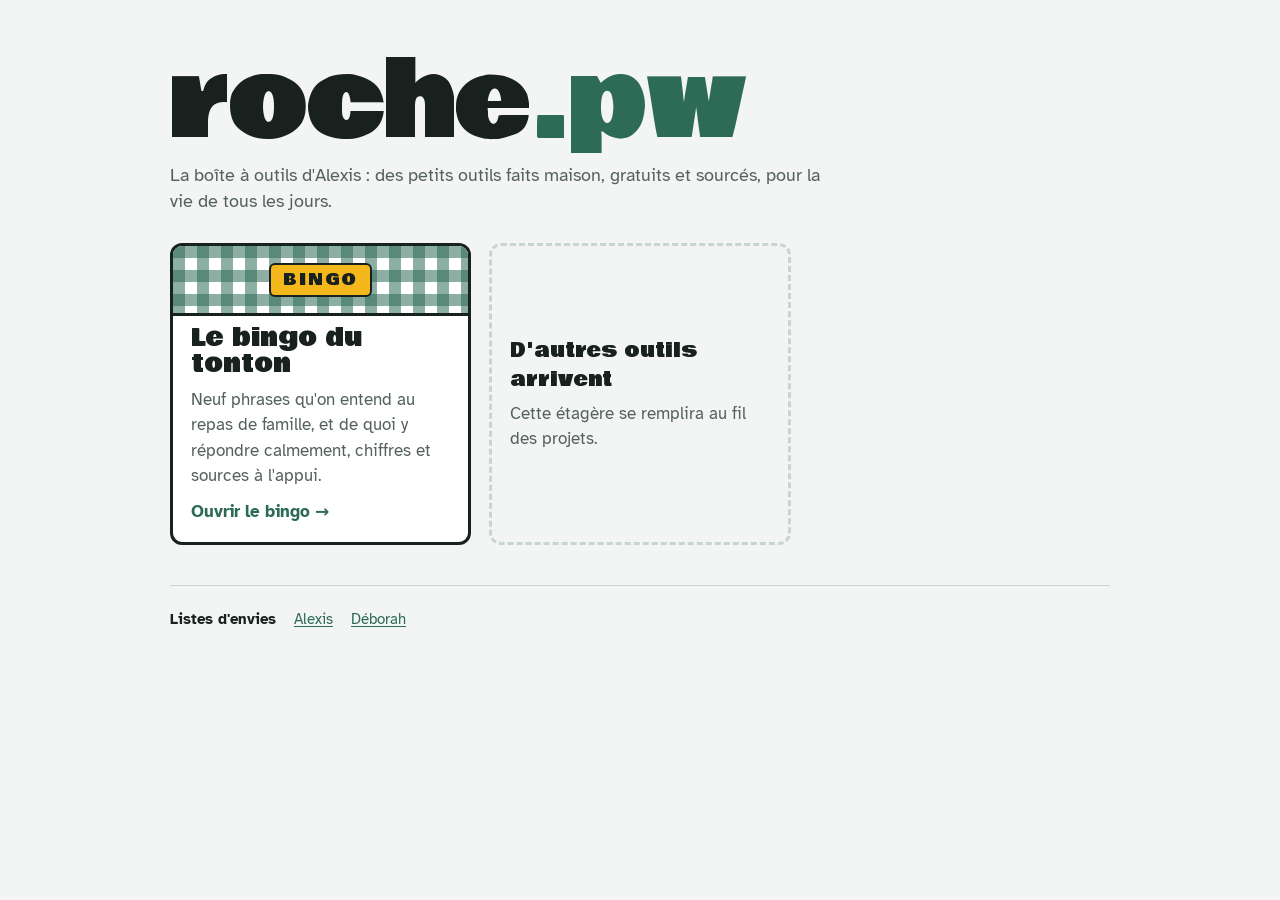
==== site/index.html @ 123602ac "Transformer roche.pw en boîte à outils statique avec le bingo du tonton Remplace le site Hugo (thème" ====
<!DOCTYPE html>
<html lang="fr">
<head>
<meta charset="utf-8">
<meta name="viewport" content="width=device-width, initial-scale=1">
<title>roche.pw · la boîte à outils</title>
<meta name="description" content="Petits outils faits maison par Alexis : pour les repas de famille, et la suite.">
<link rel="preconnect" href="https://fonts.googleapis.com">
<link rel="preconnect" href="https://fonts.gstatic.com" crossorigin>
<link href="https://fonts.googleapis.com/css2?family=Bowlby+One&family=Atkinson+Hyperlegible:wght@400;700&display=swap" rel="stylesheet">
<style>
/* Plan : un établi. Le nom du site en grand, puis une étagère de cartes, une par outil ;
   les listes d'envies restent discrètes en pied de page. Même palette que les outils. */
:root {
  --paper: #f2f5f3; --card: #ffffff; --ink: #18211d; --muted: #55625c;
  --cloth: #2e6b57; --cloth-soft: #dbe9e2; --stamp: #f4b81c; --line: #c9d6cf;
  --display: "Bowlby One", "Arial Black", Impact, sans-serif;
  --body: "Atkinson Hyperlegible", "Segoe UI", system-ui, sans-serif;
  color-scheme: light;
}
@media (prefers-color-scheme: dark) {
  :root { --paper: #111815; --card: #19221e; --ink: #e5ece8; --muted: #9fb0a8;
    --cloth: #6fbf9f; --cloth-soft: #22342c; --line: #2d3c35; color-scheme: dark; }
}
* { box-sizing: border-box; }
html, body { margin: 0; }
body { background: var(--paper); color: var(--ink); font: 17px/1.5 var(--body); }
a { color: var(--cloth); text-underline-offset: 2px; }
a:focus-visible { outline: 3px solid var(--stamp); outline-offset: 3px; }
.wrap { max-width: 980px; margin: 0 auto; padding: 0 20px; }

header { padding: 56px 0 28px; display: grid; gap: 12px; }
.domaine { font-family: var(--display); font-weight: 400; font-size: clamp(3rem, 12vw, 6.5rem); line-height: .9; margin: 0; letter-spacing: -.01em; }
.domaine span { color: var(--cloth); }
.lede { margin: 0; max-width: 56ch; color: var(--muted); font-size: 1.12rem; }

.etagere { display: grid; grid-template-columns: repeat(auto-fill, minmax(280px, 1fr)); gap: 18px; padding-bottom: 40px; }
.outil {
  display: grid; grid-template-rows: auto 1fr auto; gap: 10px; text-decoration: none; color: var(--ink);
  background: var(--card); border: 3px solid var(--ink); border-radius: 12px; overflow: hidden;
  transition: transform .15s ease, box-shadow .15s ease;
}
.outil:hover { transform: translateY(-3px); box-shadow: 0 6px 0 var(--ink); }
@media (prefers-reduced-motion: reduce) { .outil { transition: none; } .outil:hover { transform: none; } }
.vichy {
  height: 70px; border-bottom: 3px solid var(--ink);
  background-color: var(--card);
  background-image:
    linear-gradient(90deg, color-mix(in srgb, var(--cloth) 55%, transparent) 50%, transparent 50%),
    linear-gradient(color-mix(in srgb, var(--cloth) 55%, transparent) 50%, transparent 50%);
  background-size: 24px 24px;
  display: grid; place-items: center;
}
.vichy b { font-family: var(--display); font-weight: 400; background: var(--stamp); color: #18211d; padding: 2px 12px; border: 2px solid #18211d; border-radius: 6px; letter-spacing: .1em; }
.outil h2 { margin: 0; padding: 0 18px; font-family: var(--display); font-weight: 400; font-size: 1.5rem; line-height: 1.05; }
.outil p { margin: 0; padding: 0 18px; color: var(--muted); }
.outil .go { padding: 0 18px 18px; font-weight: 700; color: var(--cloth); }

.a-venir { border: 3px dashed var(--line); border-radius: 12px; padding: 18px; display: grid; align-content: center; gap: 6px; color: var(--muted); }
.a-venir b { font-family: var(--display); font-weight: 400; font-size: 1.2rem; color: var(--ink); }
.a-venir p { margin: 0; }

footer { border-top: 1px solid var(--line); padding: 22px 0 36px; display: flex; flex-wrap: wrap; gap: 8px 18px; align-items: baseline; color: var(--muted); font-size: .95rem; }
footer strong { color: var(--ink); }
</style>
</head>
<body>
<div class="wrap">
  <header>
    <h1 class="domaine">roche<span>.pw</span></h1>
    <p class="lede">La boîte à outils d'Alexis : des petits outils faits maison, gratuits et sourcés, pour la vie de tous les jours.</p>
  </header>

  <main class="etagere" aria-label="Les outils">
    <a class="outil" href="/bingo/">
      <div class="vichy" aria-hidden="true"><b>BINGO</b></div>
      <h2>Le bingo du tonton</h2>
      <p>Neuf phrases qu'on entend au repas de famille, et de quoi y répondre calmement, chiffres et sources à l'appui.</p>
      <span class="go">Ouvrir le bingo →</span>
    </a>
    <div class="a-venir">
      <b>D'autres outils arrivent</b>
      <p>Cette étagère se remplira au fil des projets.</p>
    </div>
  </main>

  <footer>
    <strong>Listes d'envies</strong>
    <a href="https://www.amazon.fr/hz/wishlist/ls/1I4UPG0DDMZ7A?ref_=wl_share">Alexis</a>
    <a href="https://www.amazon.fr/hz/wishlist/ls/3MLFLNXS7TU66?ref_=wl_share">Déborah</a>
  </footer>
</div>
</body>
</html>
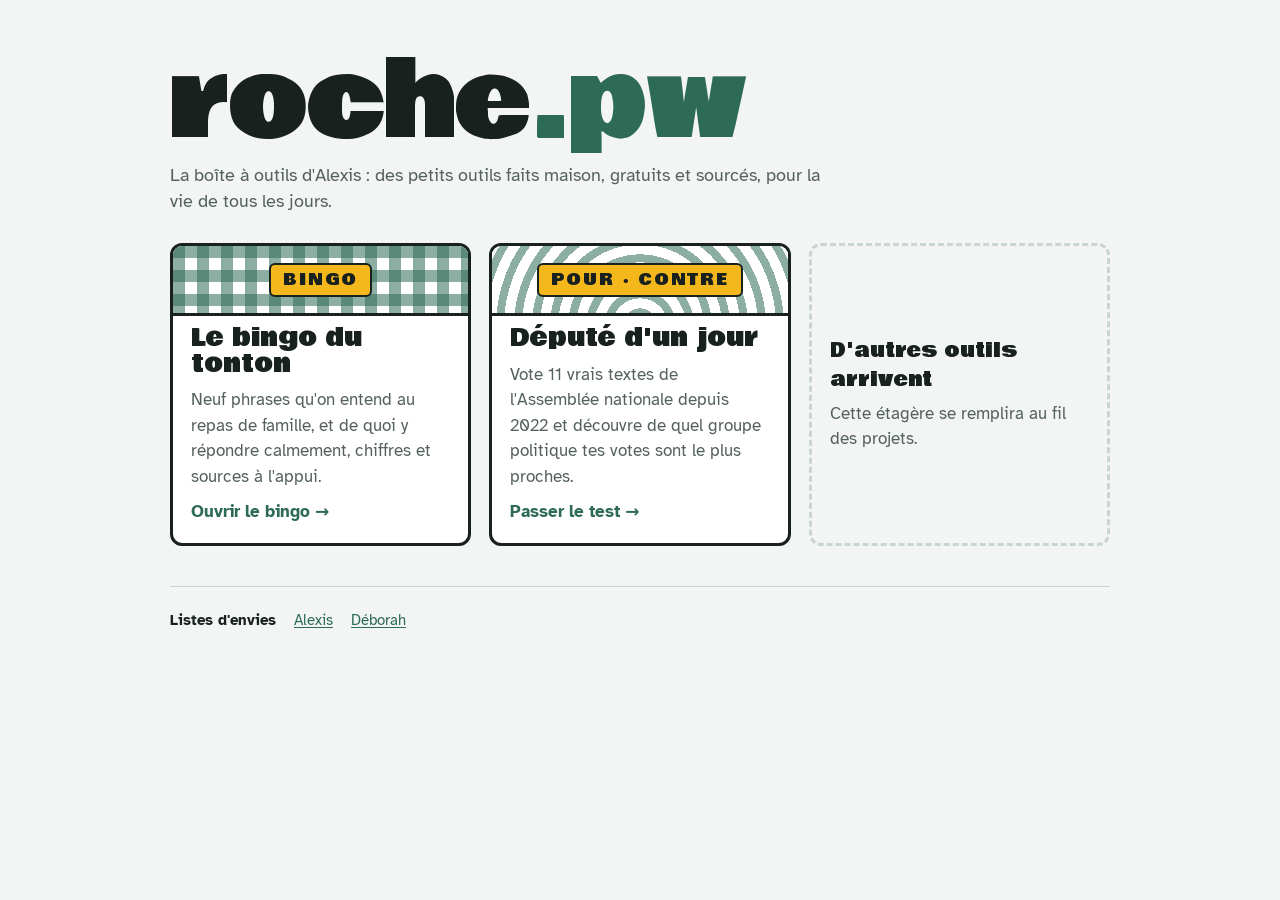
==== commit 8efa9dda: "Ajouter le test « Député d'un jour » 11 vrais scrutins de l'Assemblée depuis 2022 (positions des gro" ====
--- a/site/index.html
+++ b/site/index.html
@@ -51,6 +51,10 @@
   background-size: 24px 24px;
   display: grid; place-items: center;
 }
+.vichy.hemicycle {
+  background-image: repeating-radial-gradient(circle at 50% 120%, transparent 0 10px, color-mix(in srgb, var(--cloth) 55%, transparent) 10px 18px);
+  background-size: auto;
+}
 .vichy b { font-family: var(--display); font-weight: 400; background: var(--stamp); color: #18211d; padding: 2px 12px; border: 2px solid #18211d; border-radius: 6px; letter-spacing: .1em; }
 .outil h2 { margin: 0; padding: 0 18px; font-family: var(--display); font-weight: 400; font-size: 1.5rem; line-height: 1.05; }
 .outil p { margin: 0; padding: 0 18px; color: var(--muted); }
@@ -78,6 +82,12 @@
       <p>Neuf phrases qu'on entend au repas de famille, et de quoi y répondre calmement, chiffres et sources à l'appui.</p>
       <span class="go">Ouvrir le bingo →</span>
     </a>
+    <a class="outil" href="/depute/">
+      <div class="vichy hemicycle" aria-hidden="true"><b>POUR · CONTRE</b></div>
+      <h2>Député d'un jour</h2>
+      <p>Vote 11 vrais textes de l'Assemblée nationale depuis 2022 et découvre de quel groupe politique tes votes sont le plus proches.</p>
+      <span class="go">Passer le test →</span>
+    </a>
     <div class="a-venir">
       <b>D'autres outils arrivent</b>
       <p>Cette étagère se remplira au fil des projets.</p>
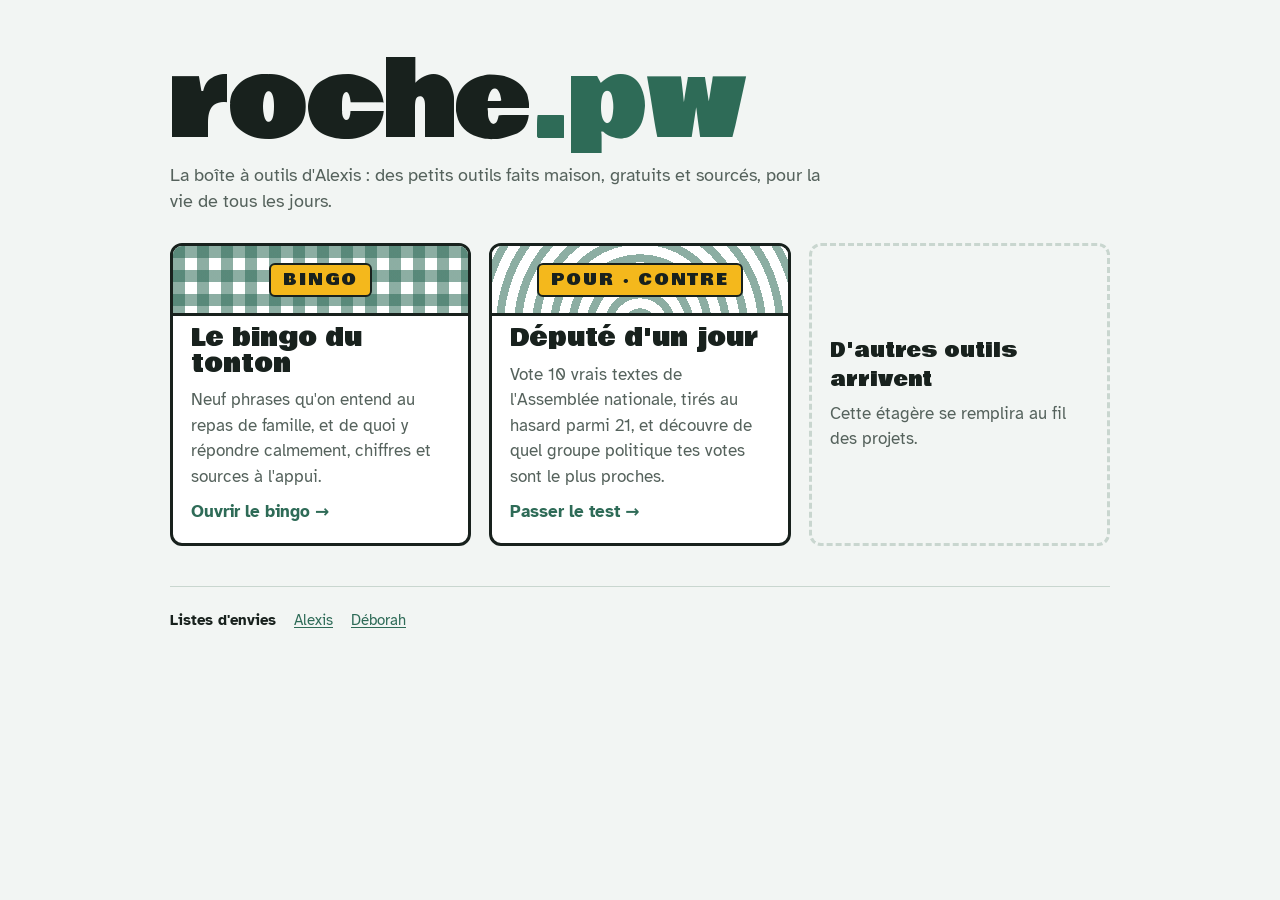
==== commit 588aeda1: "Député d'un jour : réserve de 21 scrutins, 10 tirés au hasard par partie Ajoute 10 scrutins (indexat" ====
--- a/site/index.html
+++ b/site/index.html
@@ -85,7 +85,7 @@
     <a class="outil" href="/depute/">
       <div class="vichy hemicycle" aria-hidden="true"><b>POUR · CONTRE</b></div>
       <h2>Député d'un jour</h2>
-      <p>Vote 11 vrais textes de l'Assemblée nationale depuis 2022 et découvre de quel groupe politique tes votes sont le plus proches.</p>
+      <p>Vote 10 vrais textes de l'Assemblée nationale, tirés au hasard parmi 21, et découvre de quel groupe politique tes votes sont le plus proches.</p>
       <span class="go">Passer le test →</span>
     </a>
     <div class="a-venir">
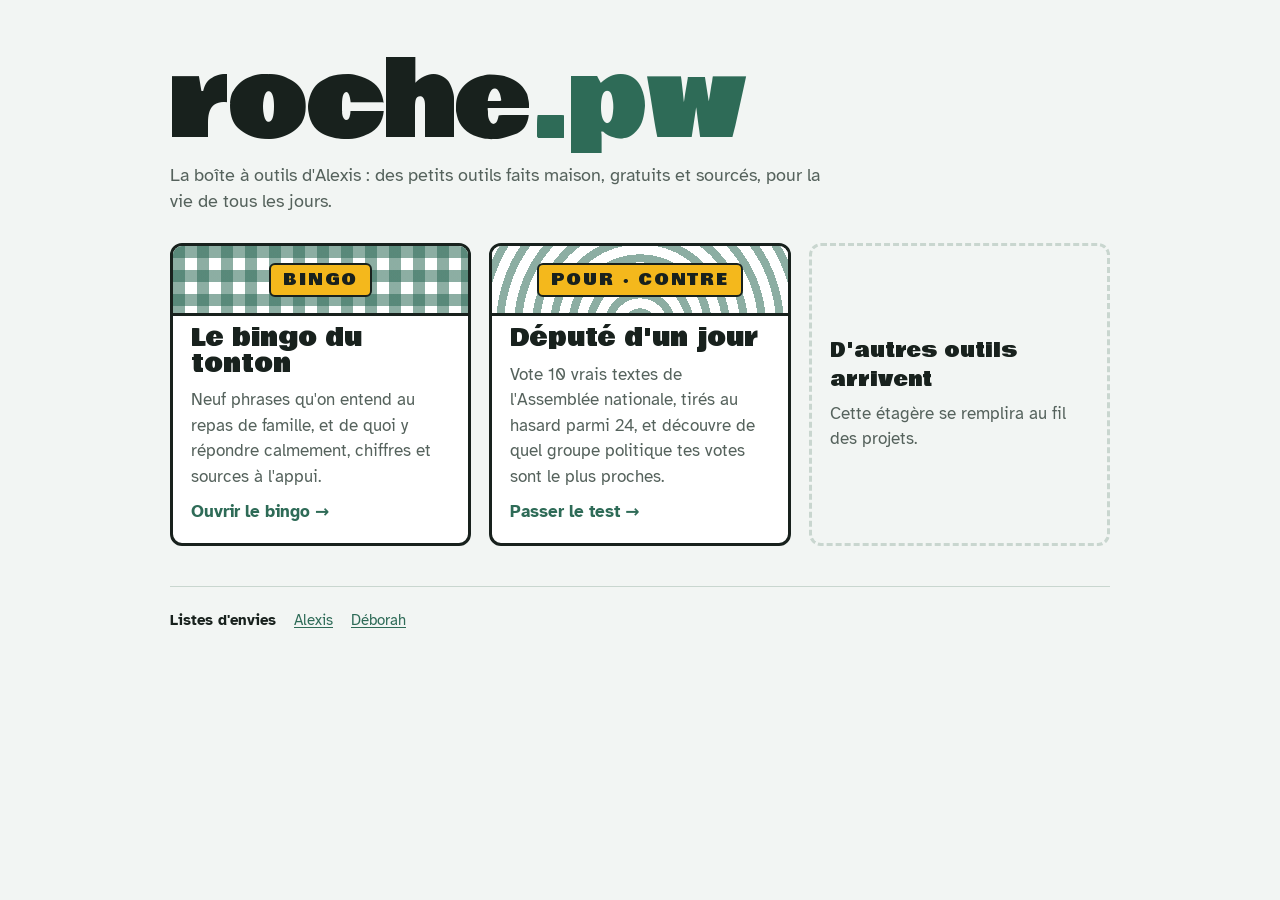
==== commit 3def7875: "Député d'un jour : ajouter acétamipride, congé violences sexuelles et Nutri-Score (24 scrutins) Co-A" ====
--- a/site/index.html
+++ b/site/index.html
@@ -4,6 +4,9 @@
 <meta charset="utf-8">
 <meta name="viewport" content="width=device-width, initial-scale=1">
 <title>roche.pw · la boîte à outils</title>
+<link rel="icon" href="/favicon.svg" type="image/svg+xml">
+<link rel="icon" href="/favicon-32.png" type="image/png" sizes="32x32">
+<link rel="apple-touch-icon" href="/apple-touch-icon.png">
 <meta name="description" content="Petits outils faits maison par Alexis : pour les repas de famille, et la suite.">
 <link rel="preconnect" href="https://fonts.googleapis.com">
 <link rel="preconnect" href="https://fonts.gstatic.com" crossorigin>
@@ -85,7 +88,7 @@
     <a class="outil" href="/depute/">
       <div class="vichy hemicycle" aria-hidden="true"><b>POUR · CONTRE</b></div>
       <h2>Député d'un jour</h2>
-      <p>Vote 10 vrais textes de l'Assemblée nationale, tirés au hasard parmi 21, et découvre de quel groupe politique tes votes sont le plus proches.</p>
+      <p>Vote 10 vrais textes de l'Assemblée nationale, tirés au hasard parmi 24, et découvre de quel groupe politique tes votes sont le plus proches.</p>
       <span class="go">Passer le test →</span>
     </a>
     <div class="a-venir">
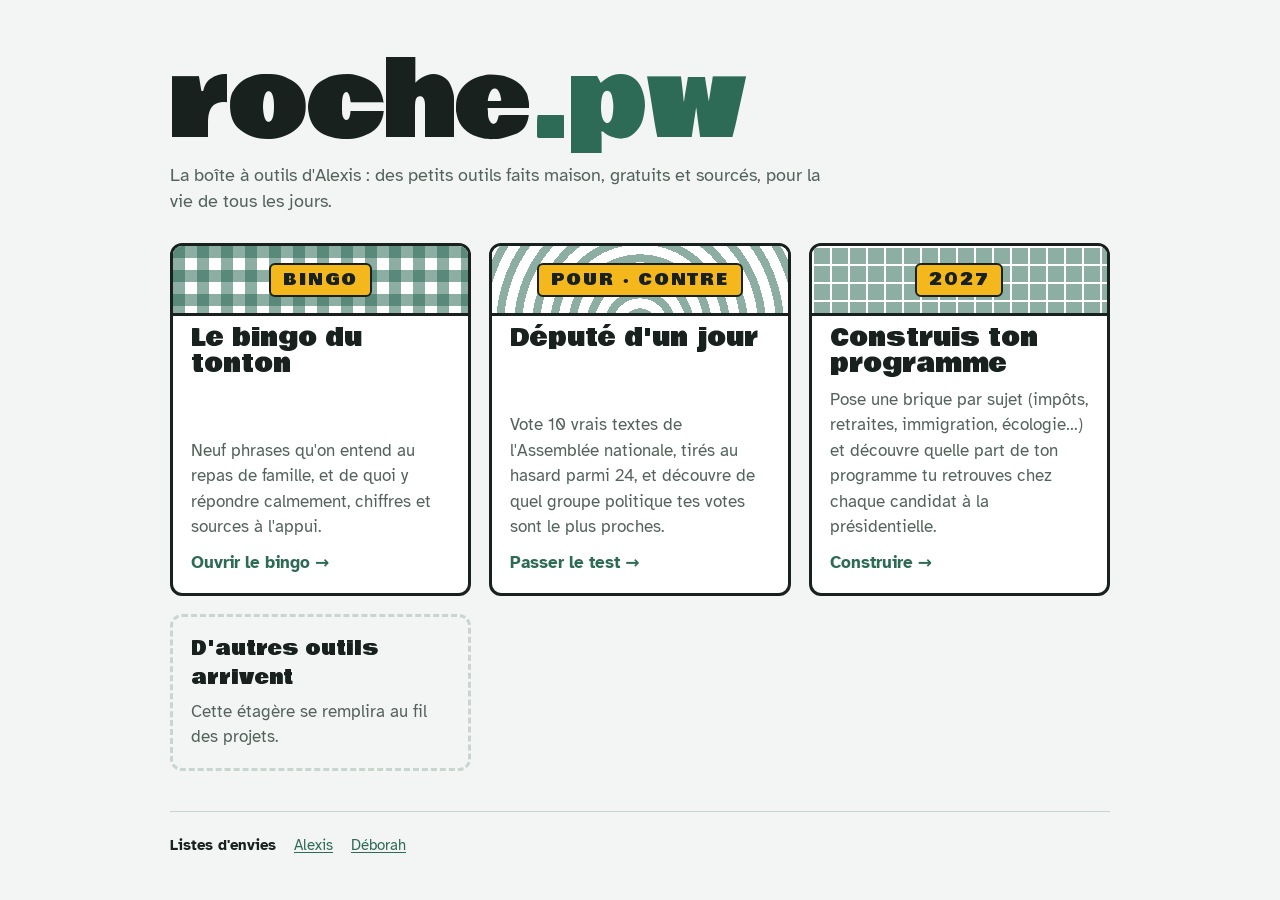
==== commit 4abde697: "Ajouter l'outil « Construis ton programme » (présidentielle 2027) 25 sujets en 8 catégories, positio" ====
--- a/site/index.html
+++ b/site/index.html
@@ -58,6 +58,11 @@
   background-image: repeating-radial-gradient(circle at 50% 120%, transparent 0 10px, color-mix(in srgb, var(--cloth) 55%, transparent) 10px 18px);
   background-size: auto;
 }
+.vichy.briques-deco {
+  background-image: linear-gradient(var(--card) 2px, transparent 2px), linear-gradient(90deg, var(--card) 2px, transparent 2px), linear-gradient(90deg, var(--card) 2px, transparent 2px);
+  background-size: 36px 18px, 36px 36px, 36px 36px; background-position: 0 0, 0 0, 18px 18px;
+  background-color: color-mix(in srgb, var(--cloth) 55%, var(--card));
+}
 .vichy b { font-family: var(--display); font-weight: 400; background: var(--stamp); color: #18211d; padding: 2px 12px; border: 2px solid #18211d; border-radius: 6px; letter-spacing: .1em; }
 .outil h2 { margin: 0; padding: 0 18px; font-family: var(--display); font-weight: 400; font-size: 1.5rem; line-height: 1.05; }
 .outil p { margin: 0; padding: 0 18px; color: var(--muted); }
@@ -91,6 +96,12 @@
       <p>Vote 10 vrais textes de l'Assemblée nationale, tirés au hasard parmi 24, et découvre de quel groupe politique tes votes sont le plus proches.</p>
       <span class="go">Passer le test →</span>
     </a>
+    <a class="outil" href="/programme/">
+      <div class="vichy briques-deco" aria-hidden="true"><b>2027</b></div>
+      <h2>Construis ton programme</h2>
+      <p>Pose une brique par sujet (impôts, retraites, immigration, écologie…) et découvre quelle part de ton programme tu retrouves chez chaque candidat à la présidentielle.</p>
+      <span class="go">Construire →</span>
+    </a>
     <div class="a-venir">
       <b>D'autres outils arrivent</b>
       <p>Cette étagère se remplira au fil des projets.</p>
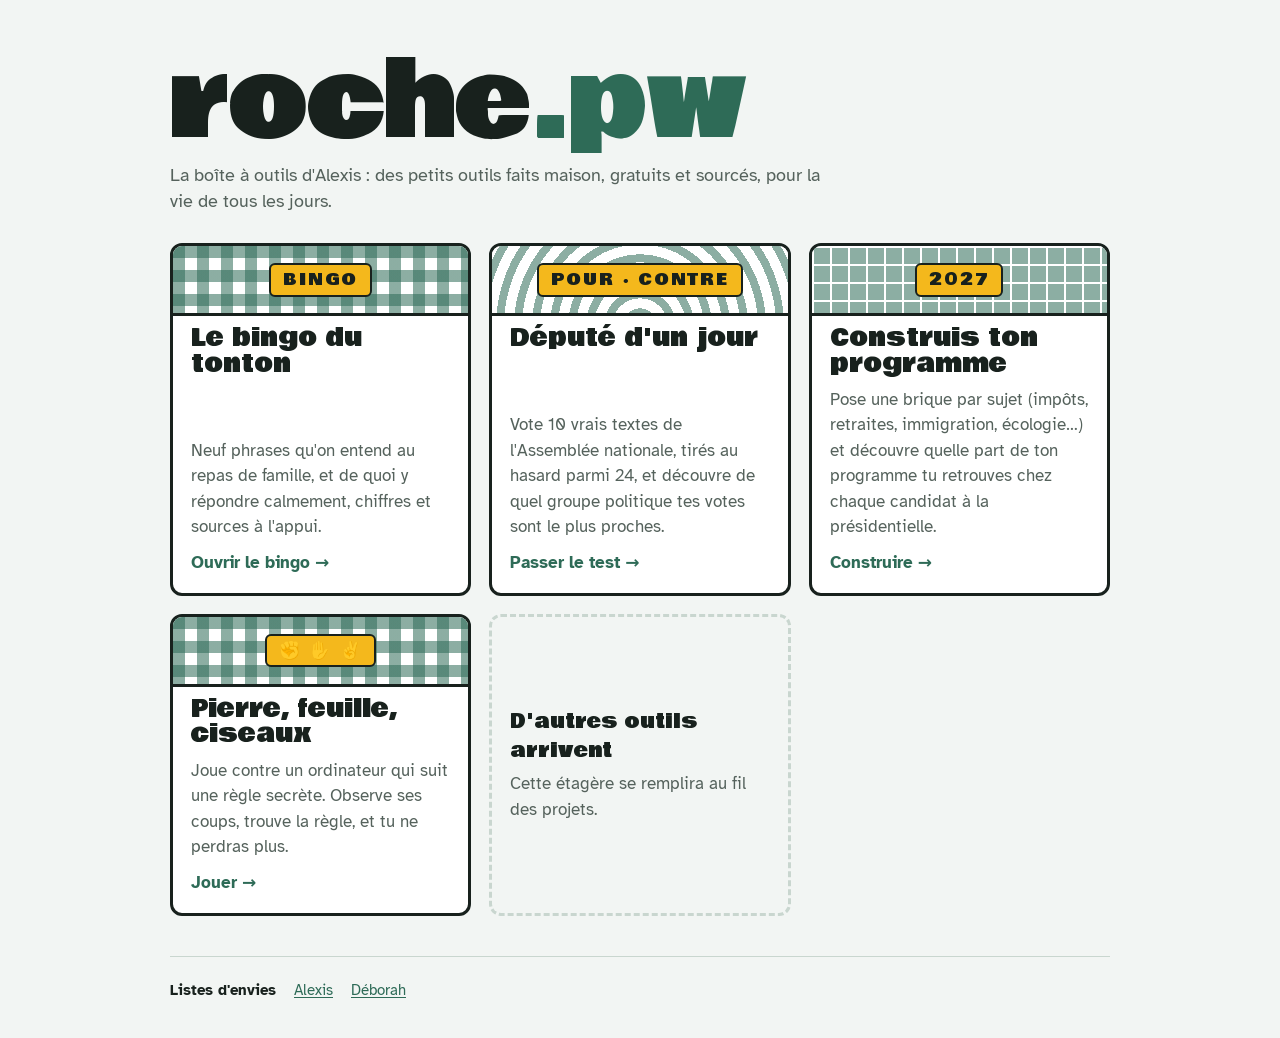
==== commit 07ec88f2: "Ajouter le jeu pierre, feuille, ciseaux à règle secrète L'ordinateur joue au hasard la première manc" ====
--- a/site/index.html
+++ b/site/index.html
@@ -102,6 +102,12 @@
       <p>Pose une brique par sujet (impôts, retraites, immigration, écologie…) et découvre quelle part de ton programme tu retrouves chez chaque candidat à la présidentielle.</p>
       <span class="go">Construire →</span>
     </a>
+    <a class="outil" href="/pfc/">
+      <div class="vichy" aria-hidden="true"><b>✊ ✋ ✌️</b></div>
+      <h2>Pierre, feuille, ciseaux</h2>
+      <p>Joue contre un ordinateur qui suit une règle secrète. Observe ses coups, trouve la règle, et tu ne perdras plus.</p>
+      <span class="go">Jouer →</span>
+    </a>
     <div class="a-venir">
       <b>D'autres outils arrivent</b>
       <p>Cette étagère se remplira au fil des projets.</p>
